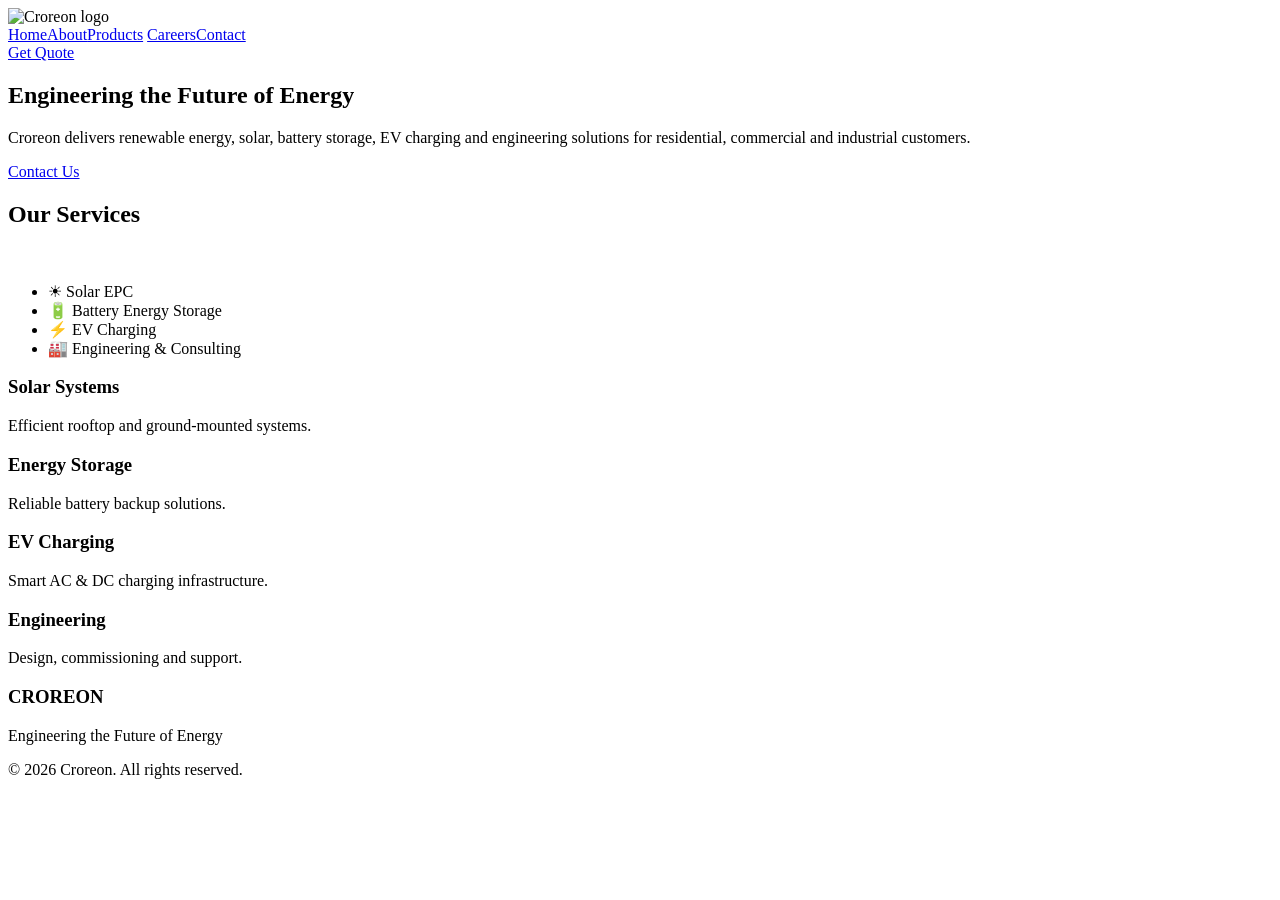
==== index.html @ c0d750c7 "Add files via upload" ====
<!DOCTYPE html><html><head><meta charset='utf-8'><meta name='viewport' content='width=device-width,initial-scale=1'>
<title>Croreon</title><link rel='stylesheet' href='css/style.css'></head><body>
<header><img src='images/logo.jpg' alt='Croreon logo'><nav>
<a href='index.html'>Home</a><a href='about.html'>About</a><a href='products.html'>Products</a>
<a href='careers.html'>Careers</a><a href='contact.html'>Contact</a></nav>
<a class='btn' href='contact.html'>Get Quote</a></header>

<section class='hero'>
<div><h1>Engineering the <span>Future of Energy</span></h1>
<p>Croreon delivers renewable energy, solar, battery storage, EV charging and engineering solutions for residential, commercial and industrial customers.</p>
<a class='btn' href='contact.html'>Contact Us</a></div>
<div class='hero-card'>
<h2>Our Services</h2><br>
<ul><li>☀ Solar EPC</li><li>🔋 Battery Energy Storage</li><li>⚡ EV Charging</li><li>🏭 Engineering & Consulting</li></ul>
</div></section>
<section class='grid'>
<div class='card'><h3>Solar Systems</h3><p>Efficient rooftop and ground-mounted systems.</p></div>
<div class='card'><h3>Energy Storage</h3><p>Reliable battery backup solutions.</p></div>
<div class='card'><h3>EV Charging</h3><p>Smart AC & DC charging infrastructure.</p></div>
<div class='card'><h3>Engineering</h3><p>Design, commissioning and support.</p></div>
</section>

<footer><h3>CROREON</h3><p>Engineering the Future of Energy</p><p>© 2026 Croreon. All rights reserved.</p></footer>
<script src='js/script.js'></script></body></html>
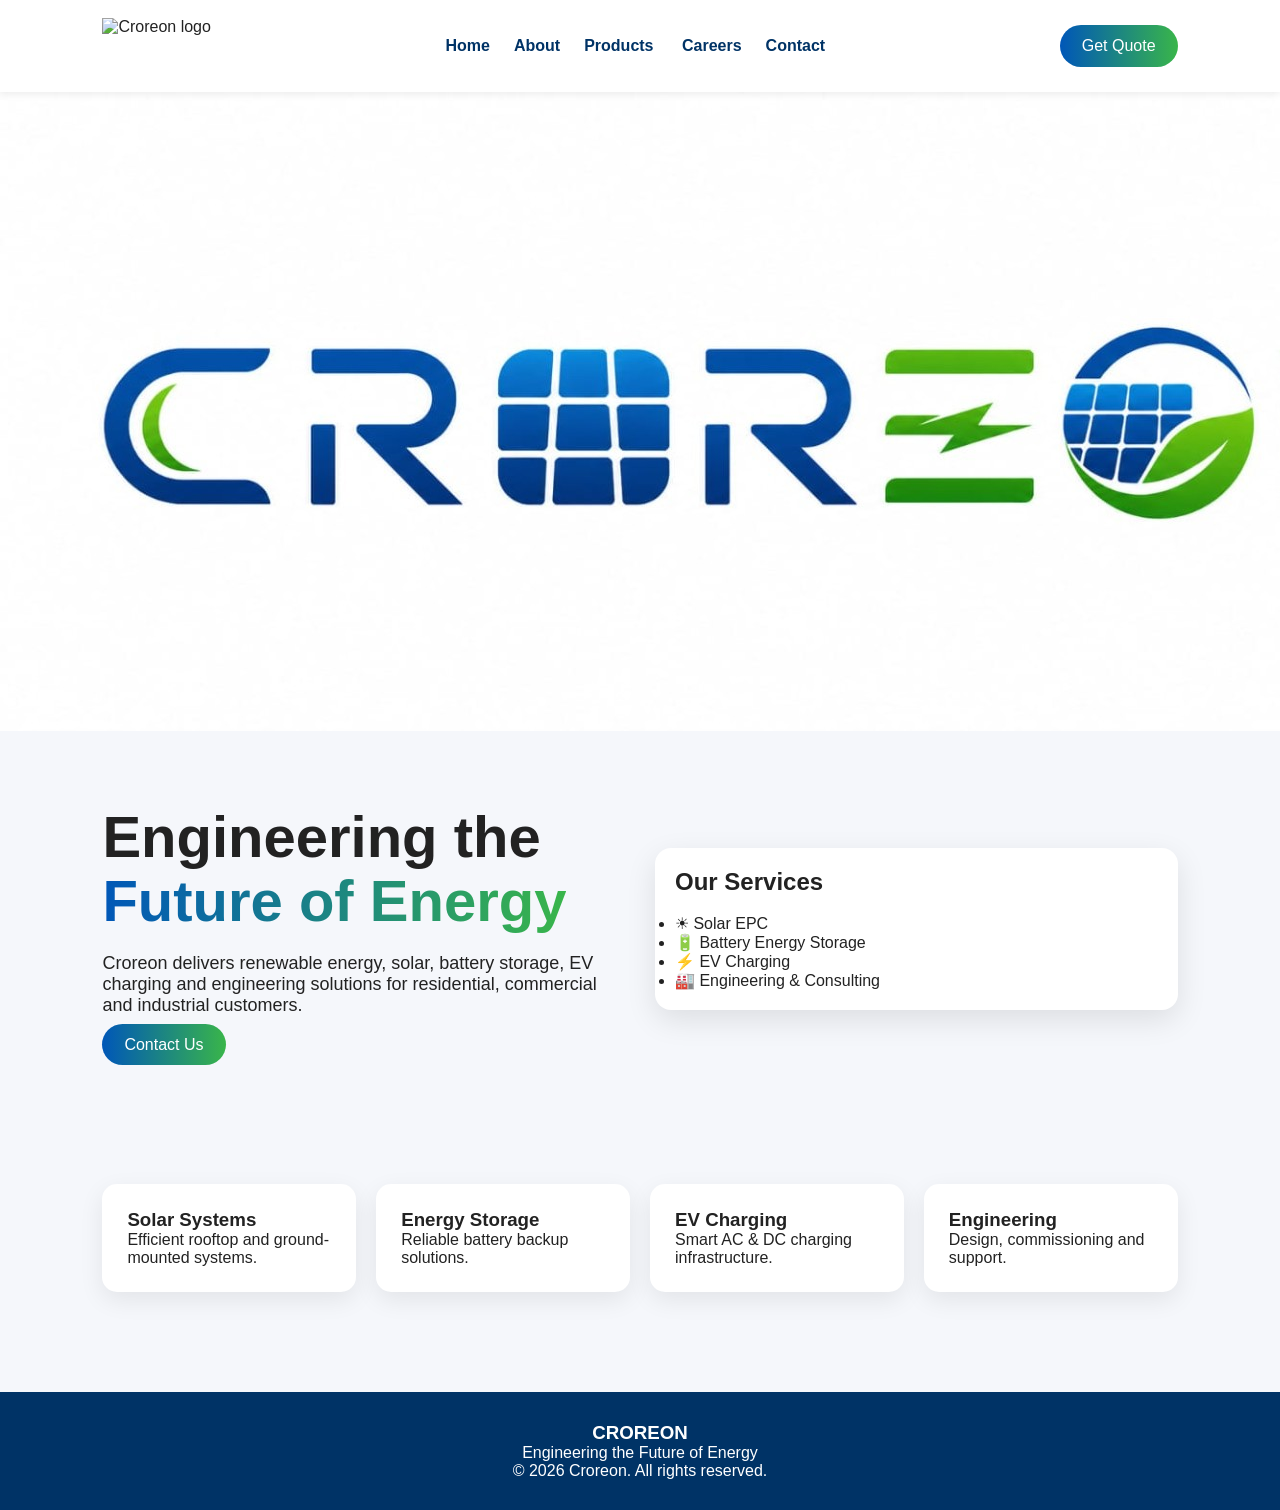
==== commit f474fa11: "Update index.html" ====
--- a/index.html
+++ b/index.html
@@ -4,7 +4,11 @@
 <a href='index.html'>Home</a><a href='about.html'>About</a><a href='products.html'>Products</a>
 <a href='careers.html'>Careers</a><a href='contact.html'>Contact</a></nav>
 <a class='btn' href='contact.html'>Get Quote</a></header>
+<link rel="stylesheet" href="style.css">
 
+<img src="logo.jpg" alt="Croreon Logo">
+
+<script src="script.js"></script>
 <section class='hero'>
 <div><h1>Engineering the <span>Future of Energy</span></h1>
 <p>Croreon delivers renewable energy, solar, battery storage, EV charging and engineering solutions for residential, commercial and industrial customers.</p>
@@ -21,4 +25,4 @@
 </section>
 
 <footer><h3>CROREON</h3><p>Engineering the Future of Energy</p><p>© 2026 Croreon. All rights reserved.</p></footer>
-<script src='js/script.js'></script></body></html>+<script src='js/script.js'></script></body></html>
--- a/style.css
+++ b/style.css
@@ -0,0 +1,15 @@
+
+*{margin:0;padding:0;box-sizing:border-box}body{font-family:Arial,sans-serif;color:#222;background:#f5f7fb}
+header{display:flex;justify-content:space-between;align-items:center;padding:18px 8%;background:#fff;position:sticky;top:0;box-shadow:0 2px 8px rgba(0,0,0,.08)}
+header img{height:56px}
+nav a{margin:0 12px;text-decoration:none;color:#003366;font-weight:bold}
+.btn{background:linear-gradient(90deg,#0057B8,#39B54A);color:#fff;padding:12px 22px;border-radius:30px;text-decoration:none}
+.hero{display:grid;grid-template-columns:1fr 1fr;align-items:center;padding:70px 8%;gap:30px}
+.hero h1{font-size:58px;line-height:1.1}
+.hero h1 span{background:linear-gradient(90deg,#0057B8,#39B54A);-webkit-background-clip:text;color:transparent}
+.hero p{margin:20px 0;font-size:18px}
+.hero-card{background:#fff;padding:20px;border-radius:16px;box-shadow:0 10px 30px rgba(0,0,0,.1)}
+.grid{display:grid;grid-template-columns:repeat(auto-fit,minmax(220px,1fr));gap:20px;padding:60px 8%}
+.card{background:#fff;padding:25px;border-radius:15px;box-shadow:0 8px 24px rgba(0,0,0,.08)}
+footer{background:#003366;color:#fff;text-align:center;padding:30px;margin-top:40px}
+@media(max-width:900px){.hero{grid-template-columns:1fr}.hero h1{font-size:40px}}
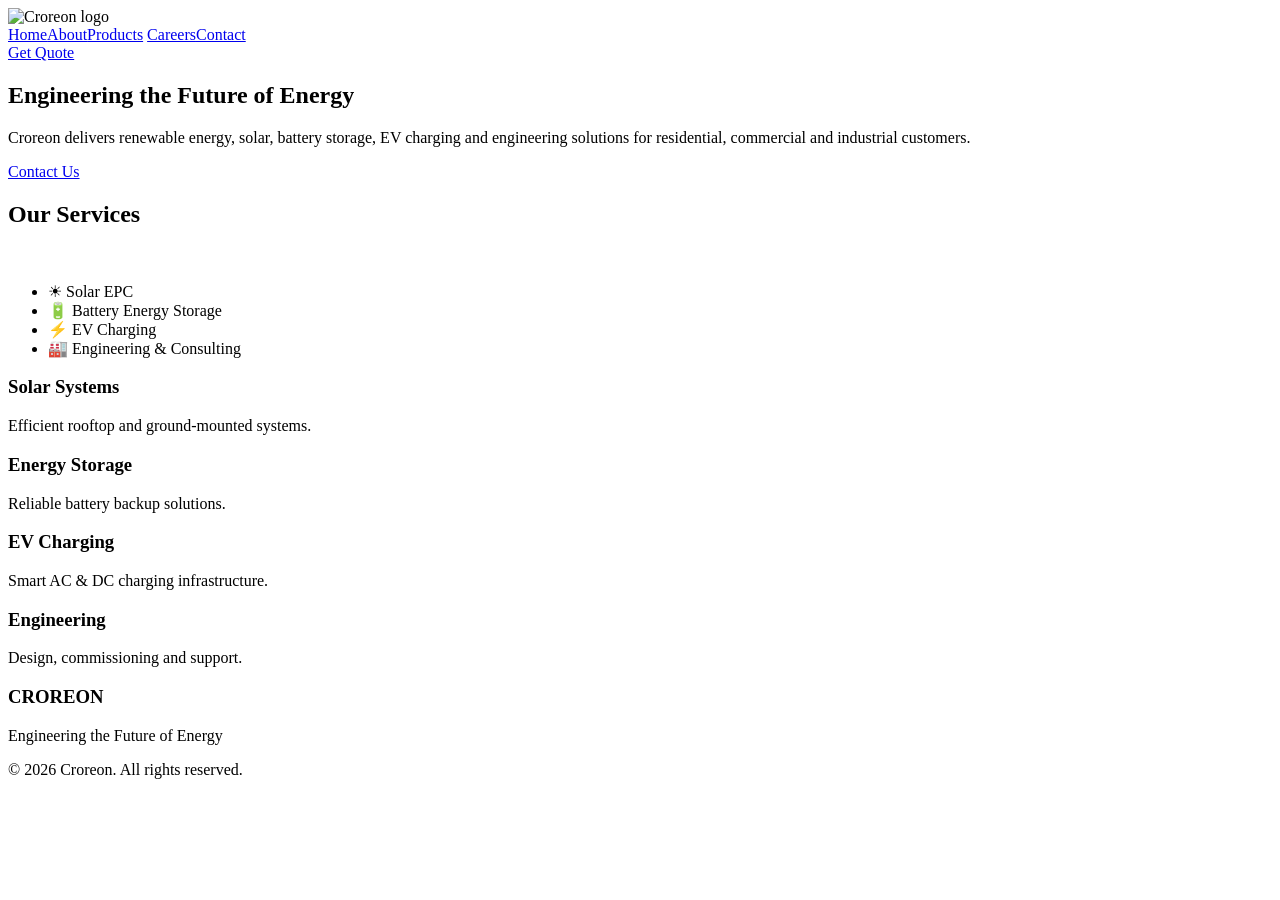
==== commit 5adf2632: "Update index.html" ====
--- a/index.html
+++ b/index.html
@@ -4,9 +4,6 @@
 <a href='index.html'>Home</a><a href='about.html'>About</a><a href='products.html'>Products</a>
 <a href='careers.html'>Careers</a><a href='contact.html'>Contact</a></nav>
 <a class='btn' href='contact.html'>Get Quote</a></header>
-<link rel="stylesheet" href="style.css">
-
-<img src="logo.jpg" alt="Croreon Logo">
 
 <script src="script.js"></script>
 <section class='hero'>
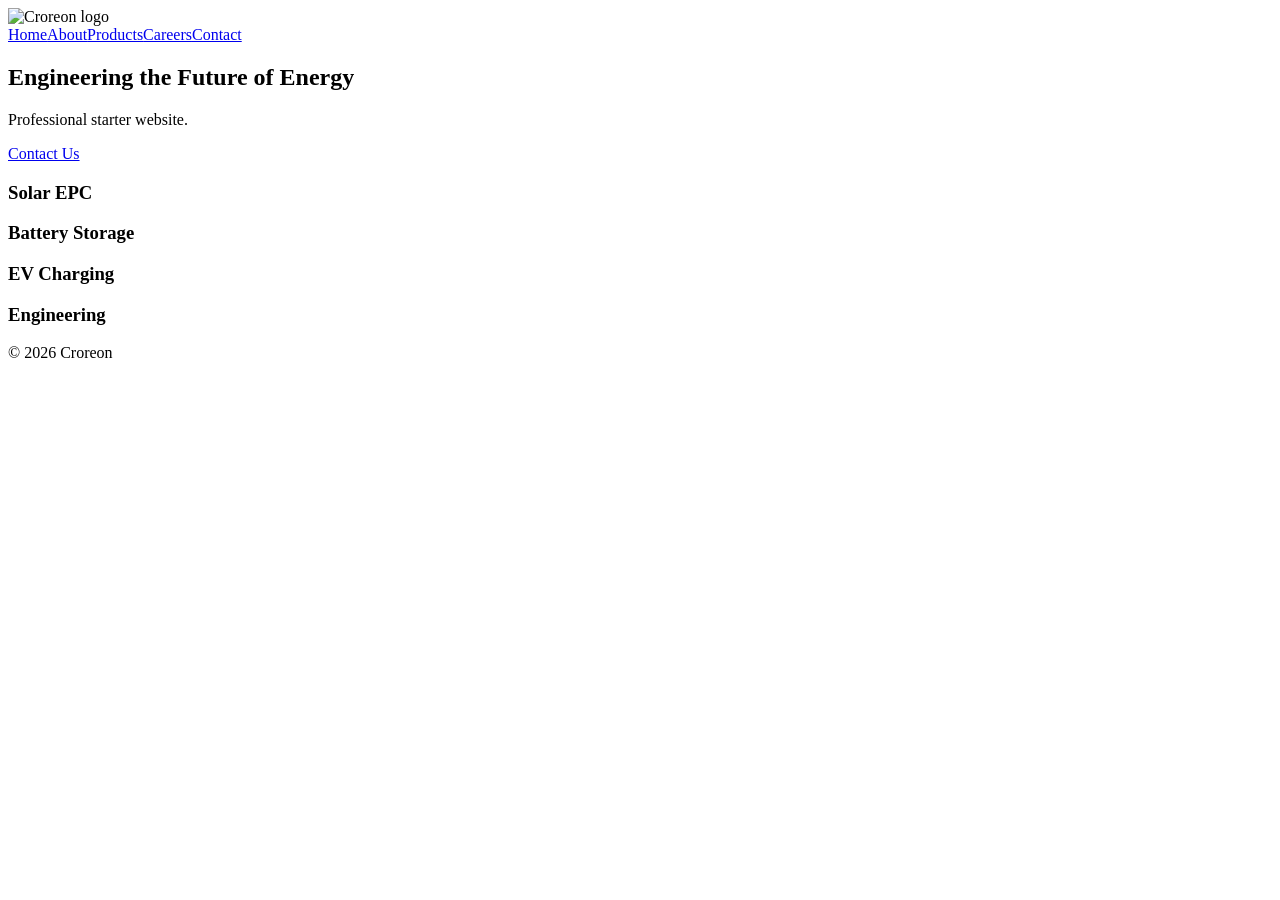
==== commit 5a4ac1f0: "Add files via upload" ====
--- a/index.html
+++ b/index.html
@@ -1,25 +1,7 @@
-<!DOCTYPE html><html><head><meta charset='utf-8'><meta name='viewport' content='width=device-width,initial-scale=1'>
+<!doctype html><html><head><meta charset='utf-8'><meta name='viewport' content='width=device-width,initial-scale=1'>
 <title>Croreon</title><link rel='stylesheet' href='css/style.css'></head><body>
 <header><img src='images/logo.jpg' alt='Croreon logo'><nav>
-<a href='index.html'>Home</a><a href='about.html'>About</a><a href='products.html'>Products</a>
-<a href='careers.html'>Careers</a><a href='contact.html'>Contact</a></nav>
-<a class='btn' href='contact.html'>Get Quote</a></header>
-
-<script src="script.js"></script>
-<section class='hero'>
-<div><h1>Engineering the <span>Future of Energy</span></h1>
-<p>Croreon delivers renewable energy, solar, battery storage, EV charging and engineering solutions for residential, commercial and industrial customers.</p>
-<a class='btn' href='contact.html'>Contact Us</a></div>
-<div class='hero-card'>
-<h2>Our Services</h2><br>
-<ul><li>☀ Solar EPC</li><li>🔋 Battery Energy Storage</li><li>⚡ EV Charging</li><li>🏭 Engineering & Consulting</li></ul>
-</div></section>
-<section class='grid'>
-<div class='card'><h3>Solar Systems</h3><p>Efficient rooftop and ground-mounted systems.</p></div>
-<div class='card'><h3>Energy Storage</h3><p>Reliable battery backup solutions.</p></div>
-<div class='card'><h3>EV Charging</h3><p>Smart AC & DC charging infrastructure.</p></div>
-<div class='card'><h3>Engineering</h3><p>Design, commissioning and support.</p></div>
-</section>
-
-<footer><h3>CROREON</h3><p>Engineering the Future of Energy</p><p>© 2026 Croreon. All rights reserved.</p></footer>
-<script src='js/script.js'></script></body></html>
+<a href='index.html'>Home</a><a href='about.html'>About</a><a href='products.html'>Products</a><a href='careers.html'>Careers</a><a href='contact.html'>Contact</a></nav></header>
+<section class='hero'><h1>Engineering the Future of Energy</h1><p>Professional starter website.</p><a class='btn' href='contact.html'>Contact Us</a></section><section class='cards'><div class='card'><h3>Solar EPC</h3></div><div class='card'><h3>Battery Storage</h3></div><div class='card'><h3>EV Charging</h3></div><div class='card'><h3>Engineering</h3></div></section>
+<footer>© 2026 Croreon</footer>
+<script src='js/script.js'></script></body></html>
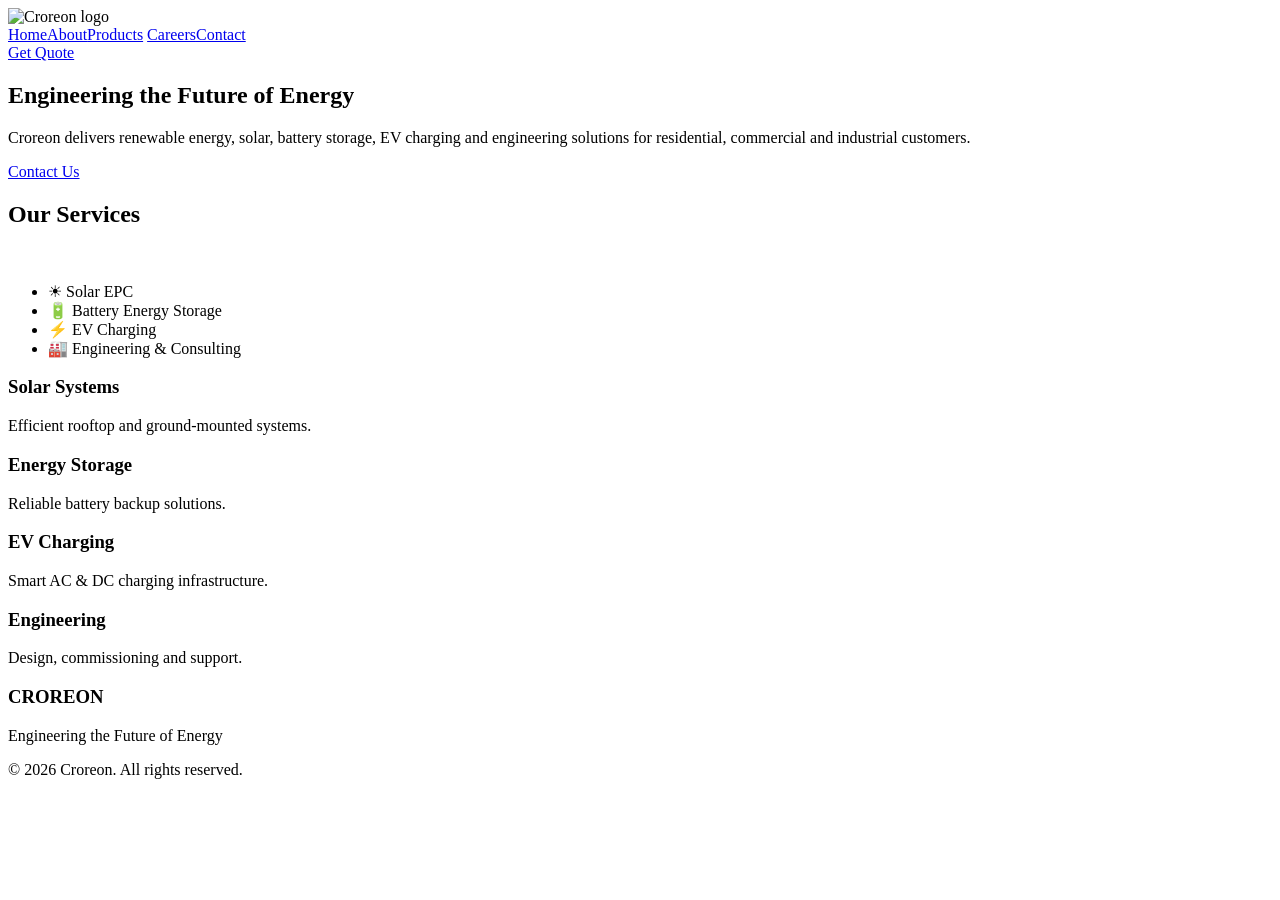
==== commit 93616a90: "Add files via upload" ====
--- a/index.html
+++ b/index.html
@@ -1,7 +1,24 @@
-<!doctype html><html><head><meta charset='utf-8'><meta name='viewport' content='width=device-width,initial-scale=1'>
+<!DOCTYPE html><html><head><meta charset='utf-8'><meta name='viewport' content='width=device-width,initial-scale=1'>
 <title>Croreon</title><link rel='stylesheet' href='css/style.css'></head><body>
 <header><img src='images/logo.jpg' alt='Croreon logo'><nav>
-<a href='index.html'>Home</a><a href='about.html'>About</a><a href='products.html'>Products</a><a href='careers.html'>Careers</a><a href='contact.html'>Contact</a></nav></header>
-<section class='hero'><h1>Engineering the Future of Energy</h1><p>Professional starter website.</p><a class='btn' href='contact.html'>Contact Us</a></section><section class='cards'><div class='card'><h3>Solar EPC</h3></div><div class='card'><h3>Battery Storage</h3></div><div class='card'><h3>EV Charging</h3></div><div class='card'><h3>Engineering</h3></div></section>
-<footer>© 2026 Croreon</footer>
+<a href='index.html'>Home</a><a href='about.html'>About</a><a href='products.html'>Products</a>
+<a href='careers.html'>Careers</a><a href='contact.html'>Contact</a></nav>
+<a class='btn' href='contact.html'>Get Quote</a></header>
+
+<section class='hero'>
+<div><h1>Engineering the <span>Future of Energy</span></h1>
+<p>Croreon delivers renewable energy, solar, battery storage, EV charging and engineering solutions for residential, commercial and industrial customers.</p>
+<a class='btn' href='contact.html'>Contact Us</a></div>
+<div class='hero-card'>
+<h2>Our Services</h2><br>
+<ul><li>☀ Solar EPC</li><li>🔋 Battery Energy Storage</li><li>⚡ EV Charging</li><li>🏭 Engineering & Consulting</li></ul>
+</div></section>
+<section class='grid'>
+<div class='card'><h3>Solar Systems</h3><p>Efficient rooftop and ground-mounted systems.</p></div>
+<div class='card'><h3>Energy Storage</h3><p>Reliable battery backup solutions.</p></div>
+<div class='card'><h3>EV Charging</h3><p>Smart AC & DC charging infrastructure.</p></div>
+<div class='card'><h3>Engineering</h3><p>Design, commissioning and support.</p></div>
+</section>
+
+<footer><h3>CROREON</h3><p>Engineering the Future of Energy</p><p>© 2026 Croreon. All rights reserved.</p></footer>
 <script src='js/script.js'></script></body></html>
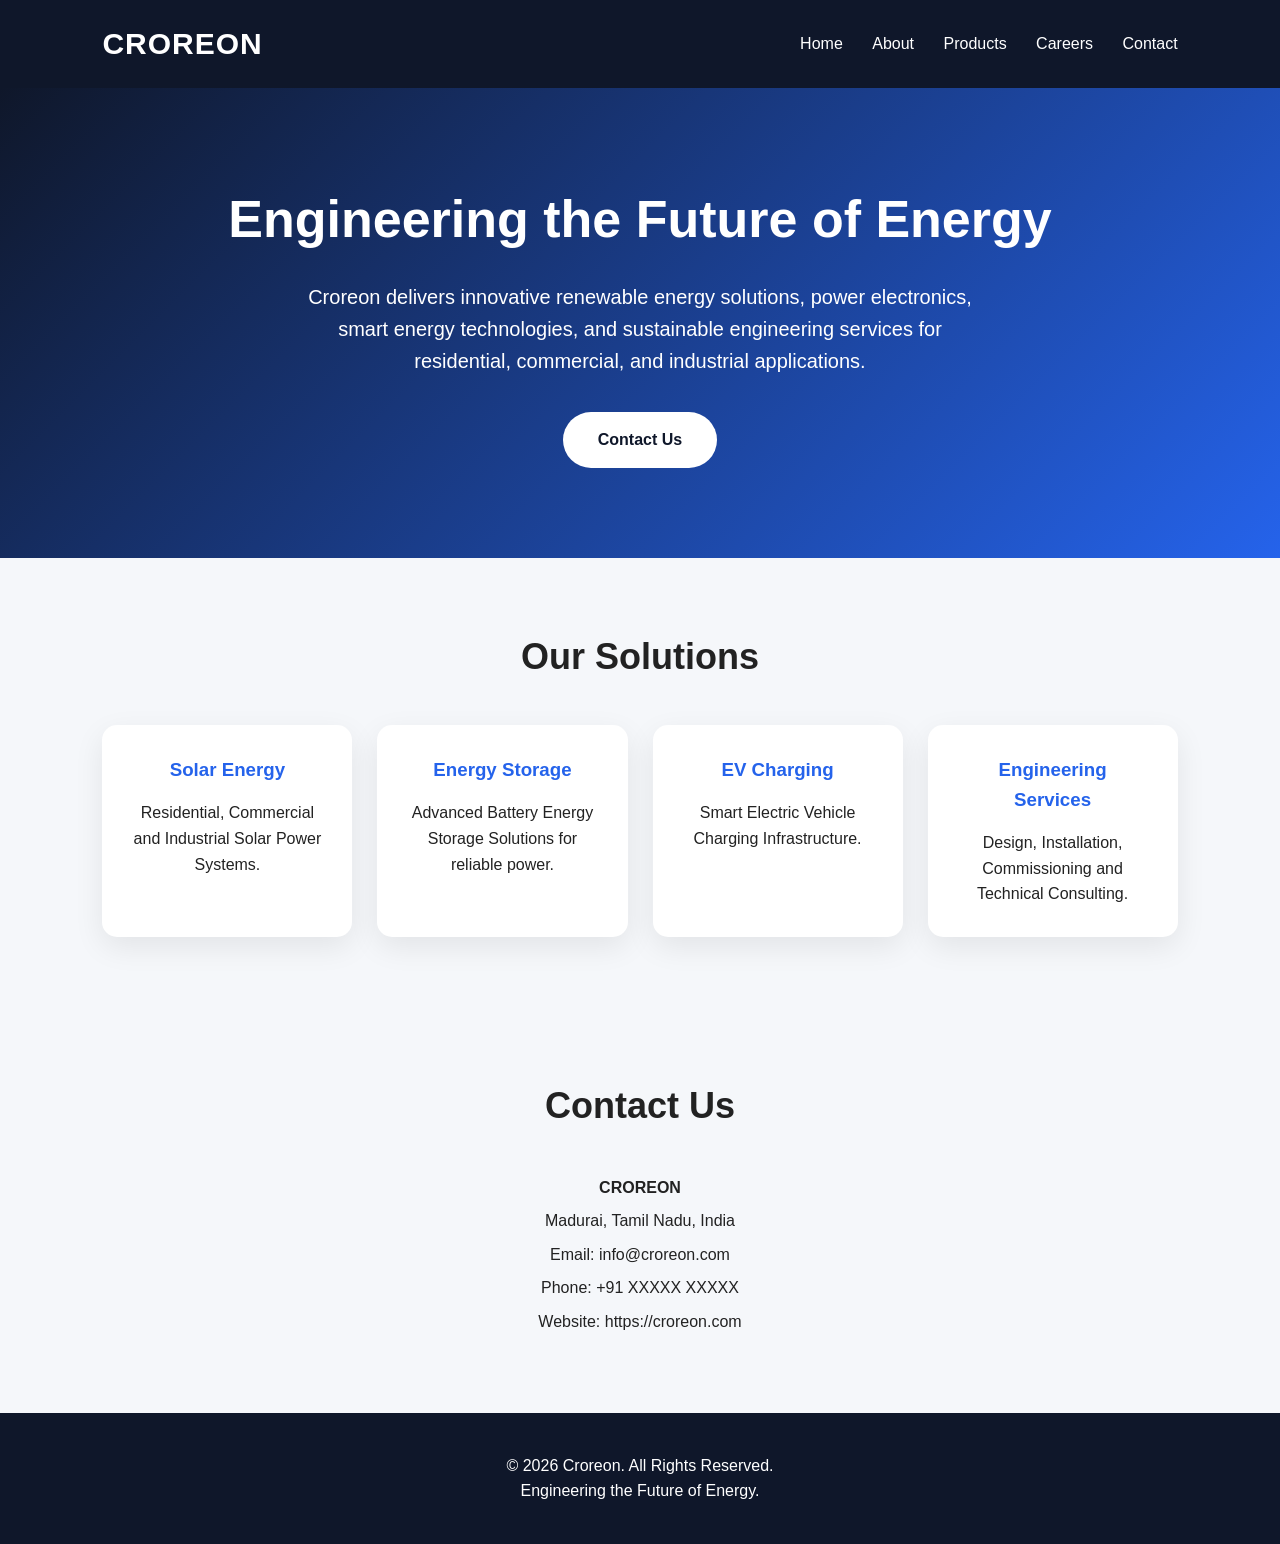
==== commit 2a811dc7: "Update index.html" ====
--- a/index.html
+++ b/index.html
@@ -1,24 +1,215 @@
-<!DOCTYPE html><html><head><meta charset='utf-8'><meta name='viewport' content='width=device-width,initial-scale=1'>
-<title>Croreon</title><link rel='stylesheet' href='css/style.css'></head><body>
-<header><img src='images/logo.jpg' alt='Croreon logo'><nav>
-<a href='index.html'>Home</a><a href='about.html'>About</a><a href='products.html'>Products</a>
-<a href='careers.html'>Careers</a><a href='contact.html'>Contact</a></nav>
-<a class='btn' href='contact.html'>Get Quote</a></header>
-
-<section class='hero'>
-<div><h1>Engineering the <span>Future of Energy</span></h1>
-<p>Croreon delivers renewable energy, solar, battery storage, EV charging and engineering solutions for residential, commercial and industrial customers.</p>
-<a class='btn' href='contact.html'>Contact Us</a></div>
-<div class='hero-card'>
-<h2>Our Services</h2><br>
-<ul><li>☀ Solar EPC</li><li>🔋 Battery Energy Storage</li><li>⚡ EV Charging</li><li>🏭 Engineering & Consulting</li></ul>
-</div></section>
-<section class='grid'>
-<div class='card'><h3>Solar Systems</h3><p>Efficient rooftop and ground-mounted systems.</p></div>
-<div class='card'><h3>Energy Storage</h3><p>Reliable battery backup solutions.</p></div>
-<div class='card'><h3>EV Charging</h3><p>Smart AC & DC charging infrastructure.</p></div>
-<div class='card'><h3>Engineering</h3><p>Design, commissioning and support.</p></div>
+<!DOCTYPE html>
+<html lang="en">
+<head>
+<meta charset="UTF-8">
+<meta name="viewport" content="width=device-width, initial-scale=1.0">
+<title>Croreon | Engineering the Future of Energy</title>
+
+<style>
+
+*{
+margin:0;
+padding:0;
+box-sizing:border-box;
+font-family:Arial,Helvetica,sans-serif;
+}
+
+body{
+background:#f5f7fa;
+color:#222;
+line-height:1.6;
+}
+
+header{
+background:#0f172a;
+color:#fff;
+padding:20px 8%;
+display:flex;
+justify-content:space-between;
+align-items:center;
+}
+
+.logo{
+font-size:30px;
+font-weight:bold;
+letter-spacing:1px;
+}
+
+nav a{
+color:#fff;
+margin-left:25px;
+text-decoration:none;
+font-weight:500;
+}
+
+.hero{
+padding:90px 8%;
+text-align:center;
+background:linear-gradient(135deg,#0f172a,#2563eb);
+color:white;
+}
+
+.hero h1{
+font-size:52px;
+margin-bottom:20px;
+}
+
+.hero p{
+font-size:20px;
+max-width:700px;
+margin:auto;
+}
+
+.btn{
+display:inline-block;
+margin-top:35px;
+padding:15px 35px;
+background:#fff;
+color:#0f172a;
+text-decoration:none;
+font-weight:bold;
+border-radius:40px;
+}
+
+.section{
+padding:70px 8%;
+}
+
+.section h2{
+text-align:center;
+margin-bottom:40px;
+font-size:36px;
+}
+
+.cards{
+display:grid;
+grid-template-columns:repeat(auto-fit,minmax(250px,1fr));
+gap:25px;
+}
+
+.card{
+background:white;
+padding:30px;
+border-radius:15px;
+box-shadow:0 10px 30px rgba(0,0,0,.08);
+text-align:center;
+}
+
+.card h3{
+margin-bottom:15px;
+color:#2563eb;
+}
+
+footer{
+background:#0f172a;
+color:white;
+padding:40px 8%;
+text-align:center;
+}
+
+.contact p{
+margin:8px 0;
+}
+
+</style>
+
+</head>
+
+<body>
+
+<header>
+
+<div class="logo">CROREON</div>
+
+<nav>
+<a href="#">Home</a>
+<a href="#">About</a>
+<a href="#">Products</a>
+<a href="#">Careers</a>
+<a href="#">Contact</a>
+</nav>
+
+</header>
+
+<section class="hero">
+
+<h1>Engineering the Future of Energy</h1>
+
+<p>
+Croreon delivers innovative renewable energy solutions,
+power electronics, smart energy technologies, and sustainable
+engineering services for residential, commercial, and industrial applications.
+</p>
+
+<a href="#contact" class="btn">Contact Us</a>
+
 </section>
 
-<footer><h3>CROREON</h3><p>Engineering the Future of Energy</p><p>© 2026 Croreon. All rights reserved.</p></footer>
-<script src='js/script.js'></script></body></html>+<section class="section">
+
+<h2>Our Solutions</h2>
+
+<div class="cards">
+
+<div class="card">
+<h3>Solar Energy</h3>
+<p>
+Residential, Commercial and Industrial Solar Power Systems.
+</p>
+</div>
+
+<div class="card">
+<h3>Energy Storage</h3>
+<p>
+Advanced Battery Energy Storage Solutions for reliable power.
+</p>
+</div>
+
+<div class="card">
+<h3>EV Charging</h3>
+<p>
+Smart Electric Vehicle Charging Infrastructure.
+</p>
+</div>
+
+<div class="card">
+<h3>Engineering Services</h3>
+<p>
+Design, Installation, Commissioning and Technical Consulting.
+</p>
+</div>
+
+</div>
+
+</section>
+
+<section class="section" id="contact">
+
+<h2>Contact Us</h2>
+
+<div class="contact" style="text-align:center">
+
+<p><strong>CROREON</strong></p>
+
+<p>Madurai, Tamil Nadu, India</p>
+
+<p>Email: info@croreon.com</p>
+
+<p>Phone: +91 XXXXX XXXXX</p>
+
+<p>Website: https://croreon.com</p>
+
+</div>
+
+</section>
+
+<footer>
+
+<p>© 2026 Croreon. All Rights Reserved.</p>
+
+<p>Engineering the Future of Energy.</p>
+
+</footer>
+
+</body>
+</html>
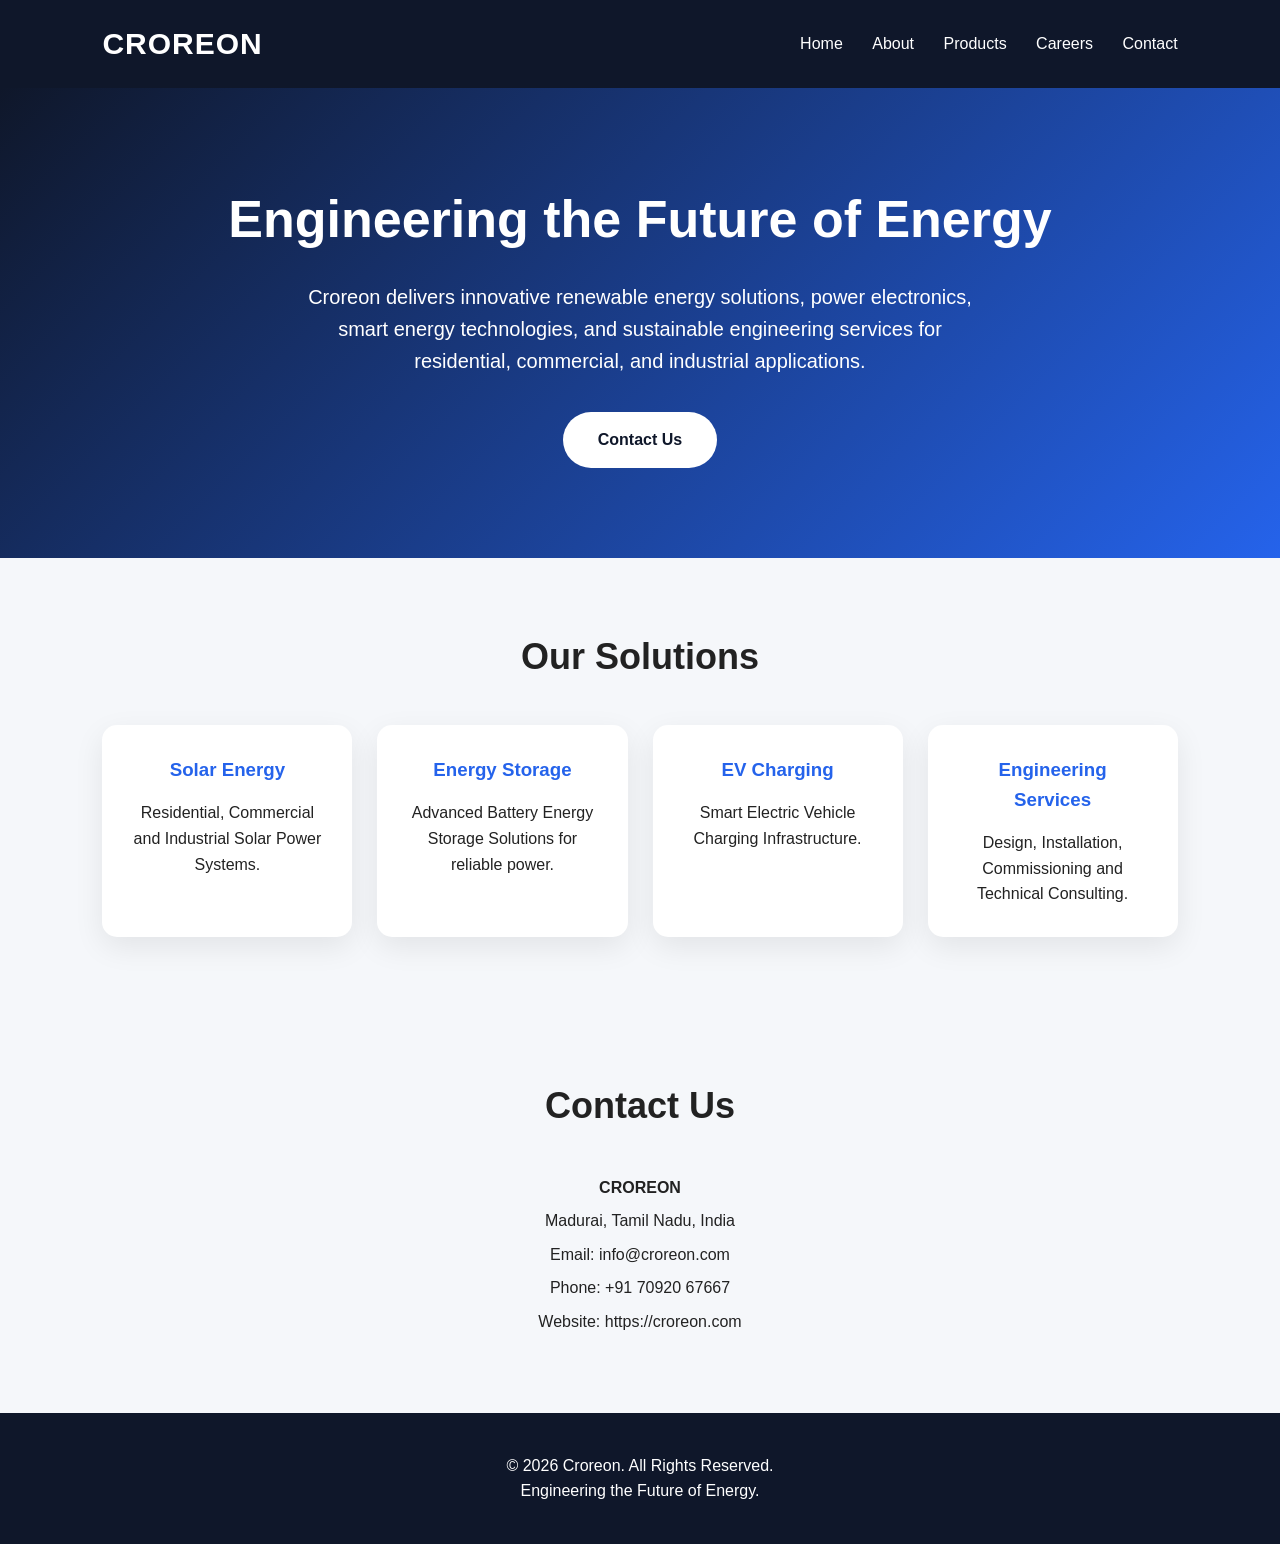
==== commit 48640ff1: "Update index.html" ====
--- a/index.html
+++ b/index.html
@@ -195,7 +195,7 @@
 
 <p>Email: info@croreon.com</p>
 
-<p>Phone: +91 XXXXX XXXXX</p>
+<p>Phone: +91 70920 67667</p>
 
 <p>Website: https://croreon.com</p>
 
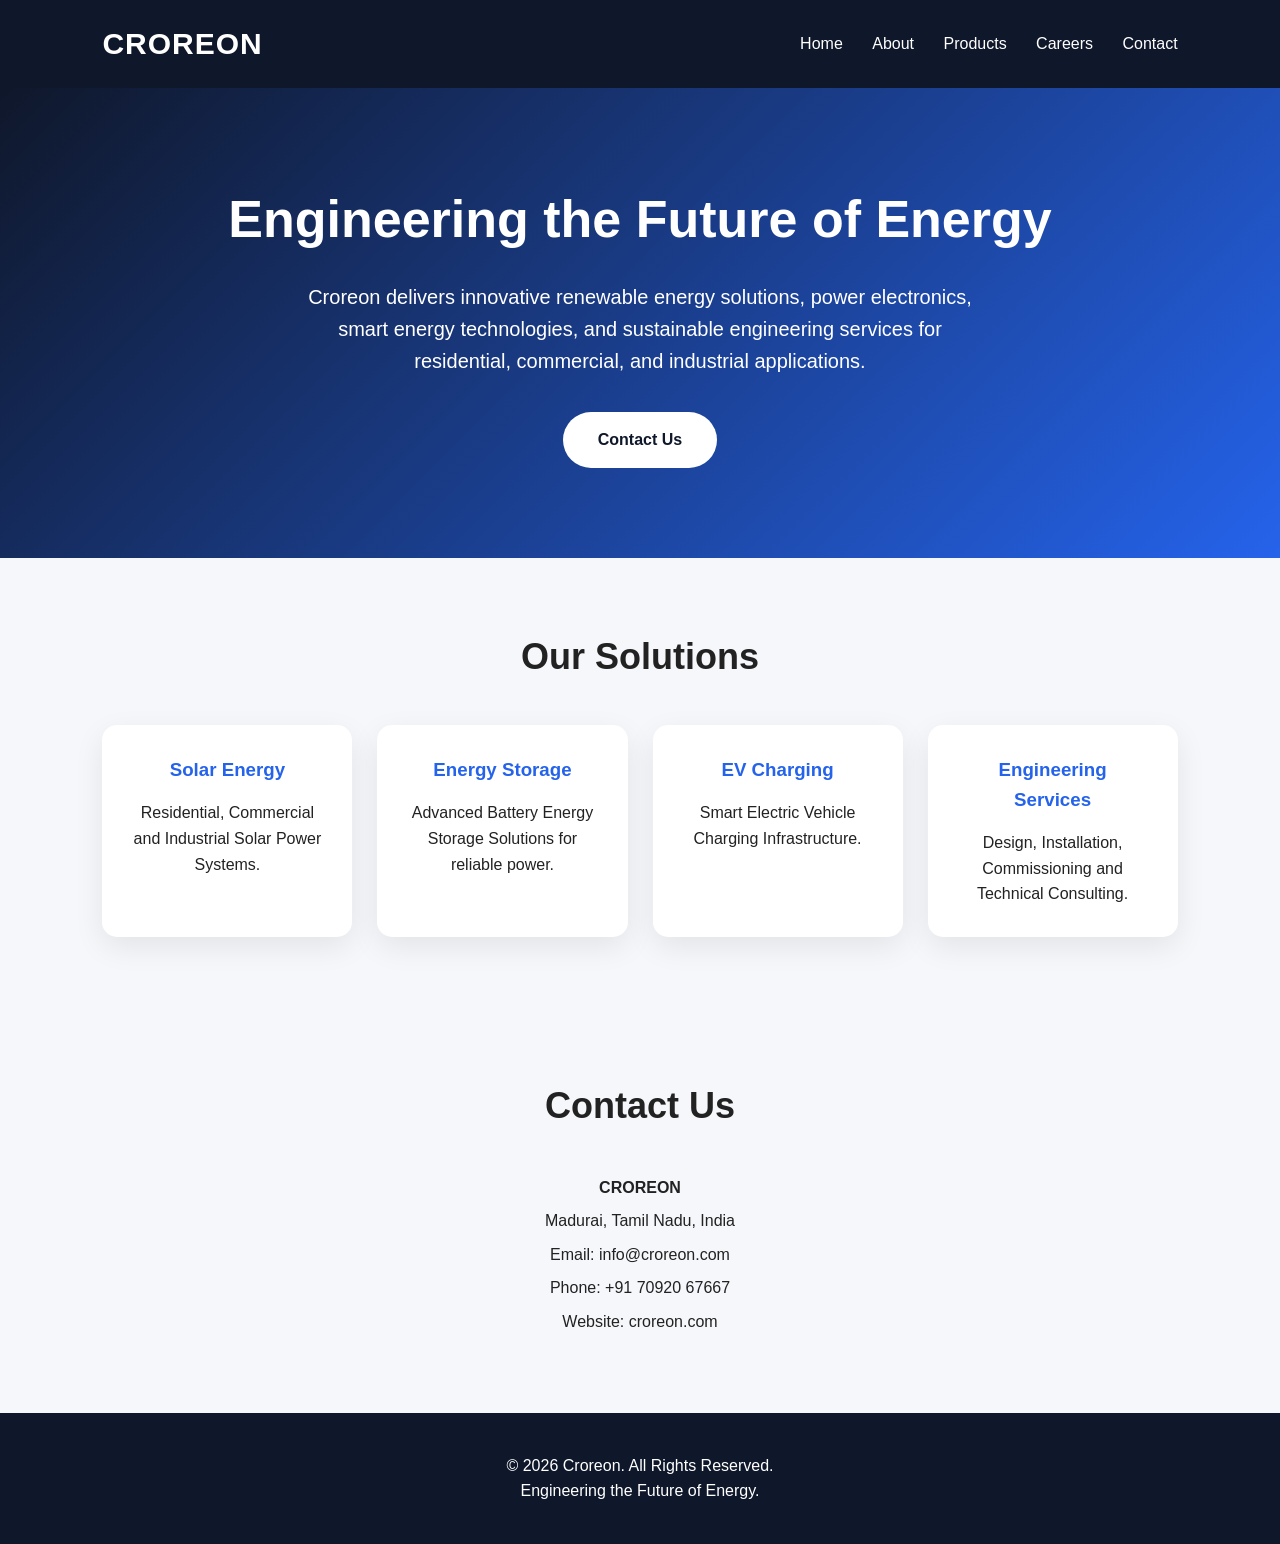
==== commit b0db67d3: "Update index.html" ====
--- a/index.html
+++ b/index.html
@@ -197,7 +197,7 @@
 
 <p>Phone: +91 70920 67667</p>
 
-<p>Website: https://croreon.com</p>
+<p>Website: croreon.com</p>
 
 </div>
 
